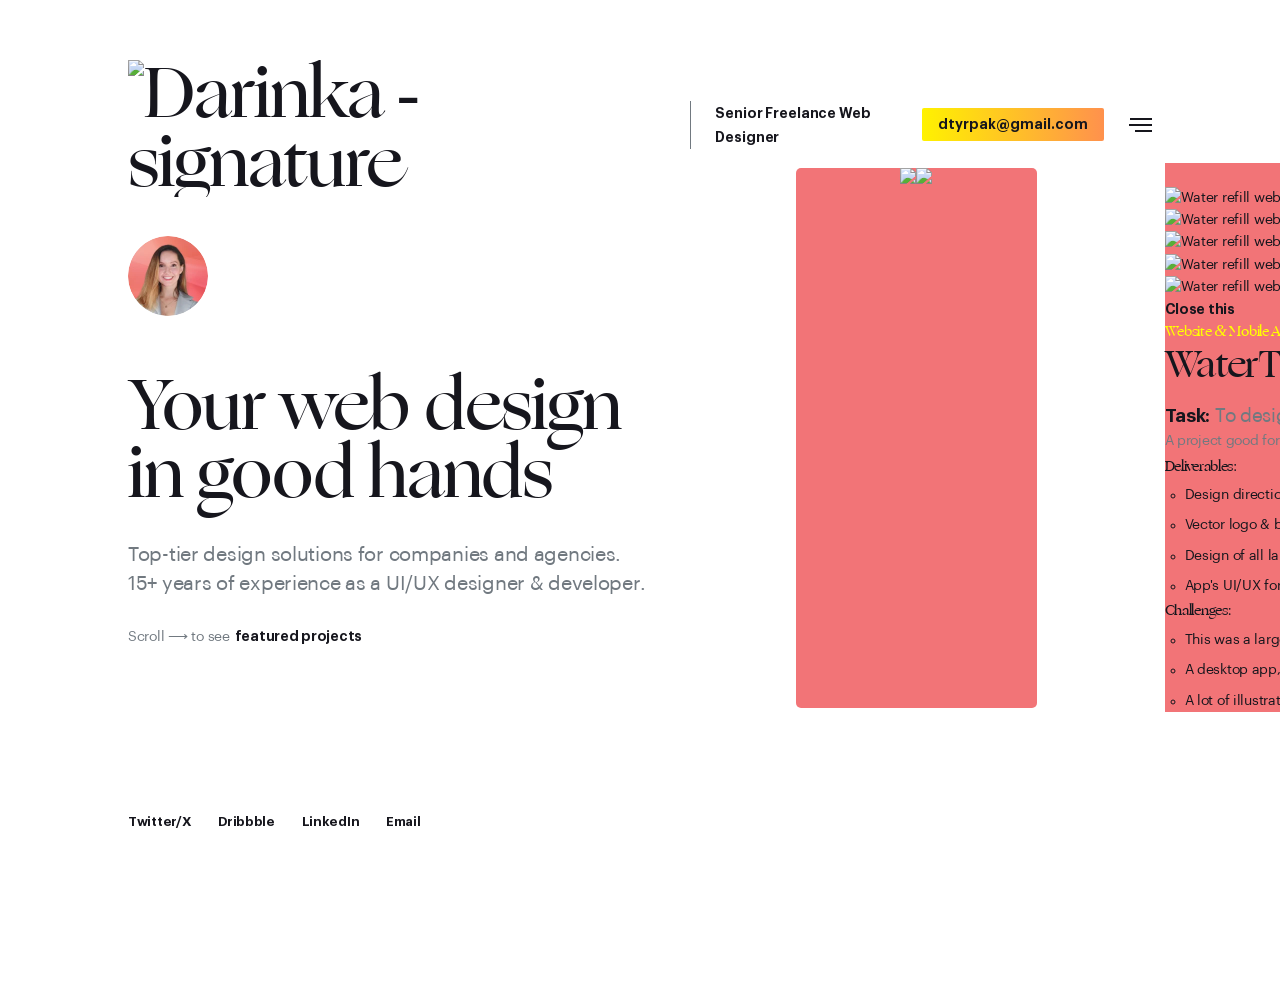
==== index copy.html @ 9c046d47 "new version" ====
<!DOCTYPE html>
<html lang="en">
<head>
	<meta charset="utf-8">

	<title>Darinka: UI/UX Designer</title>
	<meta name="viewport" content="width=device-width, height=device-height, initial-scale=1, minimum-scale=1" />

	<link rel="stylesheet" href="style.css" />
</head> 

<body>

<div id="layoutbox">
	<header>
		<h1 class="logo"><img src="img/logo.png" alt="Darinka - signature" /></h1>
		<p class="header-title">Senior Freelance Web Designer</p>
		<address>
			<a class="button header-email" href="mailto:dtyrpak@gmail.com">dtyrpak@gmail.com</a>
		</address>
		<nav>
			<a data-action="open-menu" title="Click to open menu">
				<svg width="24" height="24" viewBox="0 0 24 24">
					<line x1="2" y1="1" x2="24" y2="1" />
					<line x1="1" y1="7" x2="24" y2="7" />
					<line x1="7" y1="13" x2="24" y2="13" />
				</svg>
			</a>
			<overlay>
				<a data-action="close-menu" title="Click to close menu">
					<svg width="14" height="14" viewBox="0 0 14 14">
						<line x1="1" y1="1" x2="14" y2="14" />
						<line x1="14" y1="1" x2="1" y2="14" />
					</svg>
				</a>
				<ul id="menu">
					<li><a href="#works">Works</a></li>
					<li><a href="#about">About</a></li>
					<li><a href="#blog">Blog</a></li>
				</ul>
			</overlay>
		</nav>
	</header>
	
	
	<main>
		<welcome>
			<img class="welcome-avatar" src="img/avatar.webp" alt="Darina Kostelníková" />
			<h1>Your web design<br />in&nbsp;good hands</h1>
			<p>Top-tier design solutions for companies and agencies.<br />
				15+ years of experience as a UI/UX designer &amp; developer.</p>
			<p class="project-prompt">
				<span>Scroll ⟶ to see</span> <a href="#works">featured projects</a>
			</p>
						
		</welcome>
		
		<works id="works">
			<ul>
				<li>
					<figure>
						<a class="case bg-pink">
							<img loading="lazy" src="img/inside-watertaps.png" alt="collage of web design art" />
							<img loading="lazy" src="img/outside-watertaps.png" alt="collage of web design art" />
						</a>
						<figcaption>
							<h3>WEBSITE <em>&amp;</em> MOBILE APP</h3>
							<p>Design, Branding, Illustration</p>
						</figcaption>
					</figure>
					<work id="case1" class="bg-pink">
					<a class="close-button" onClick="closeCase('case1')" title="Click to close this case study">
						<svg width="14" height="14" viewBox="0 0 14 14">
							<line x1="1" y1="1" x2="14" y2="14" />
							<line x1="14" y1="1" x2="1" y2="14" />
						</svg>
					</a>
					<div>
						<img loading="lazy" src="https://cdn.dribbble.com/users/31672/screenshots/8861471/media/957fcc6bd0f649cc6443a8f3fe9c52d2.png" alt="Water refill website UI/UX design"/>
						<img loading="lazy" src="https://cdn.dribbble.com/users/31672/screenshots/8861471/media/efe9dfb7bf3593cc608e762f083fe74e.png" alt="Water refill website UI/UX design"/>
						<img loading="lazy" src="https://cdn.dribbble.com/users/31672/screenshots/8861471/media/908548f9ec13145dd5e44f7ce03525fc.jpg" alt="Water refill website UI/UX design"/>
						<img loading="lazy" src="https://cdn.dribbble.com/users/31672/screenshots/8861471/media/115973cf89ed3a4741c091262236f4a1.png" alt="Water refill website UI/UX design"/>
						<img loading="lazy" src="https://cdn.dribbble.com/users/31672/screenshots/8861471/media/ebf735cdbcdb1a9a95ffdf4b9059ffad.jpg" alt="Water refill website UI/UX design"/>
						<article>
							<a onClick="closeCase('case1')" class="close-case" title="Click to close this case study">Close this</a>
							<h3 class="h6 yellow">Website <em>&amp;</em> Mobile App</h3>
							<h4 class="h2">WaterTaps</h4>
							 
							<p class="h4"><strong>Task:</strong> To design landing pages with mobile & desktop app
							for a company that navigates people to refill their reusable water bottles with free tap water.</p>
							<p>A project good for the planet, WaterTaps was a dream to work on. I was honored to be such an integral part of it. </p>
							
							<h5 class="h6">Deliverables: </h5>
							<ul>
								<li>Design direction</li>
								<li>Vector logo & branding for social media</li>
								<li>Design of all landing pages in Figma</li>
								<li>App's UI/UX for mobile and desktop in Figma</li>
							</ul>
							
							<h5 class="h6">Challenges:</h5>
							<ul>
								<li>This was a larger project, as I was the main designer for everything. I felt a lot of responsibility, but also pride and joy when we finished.</li>
								<li>A desktop app, where you have a lot of space, is different than it's mobile counterpart. Yet they still have to present the same. This was interesting and challenging to figure out.</li>
								<li>A lot of illustrated graphics was needed for every landing page. I helped myself with a illustration library which let me compose all the images more easily.</li>
							</ul>
						</article>
					</div>
					</work>
				</li>
				<li>
					<figure>
						<a class="case bg-yellow">
							<img loading="lazy" width="320" src="img/inside-reallist.png" alt="collage of web design art" />
							<img loading="lazy" src="img/outside-reallist.png" alt="collage of web design art" />
						</a>
						<figcaption>
							<h3>WEB APP</h3>
							<p>UI/UX, Branding</p>
						</figcaption>
					</figure>
					<work id="case2" class="bg-yellow">
					<a class="close-button bg-pink" onClick="closeCase('case2')" title="Click to close this case study">
						<svg width="14" height="14" viewBox="0 0 14 14">
							<line x1="1" y1="1" x2="14" y2="14" />
							<line x1="14" y1="1" x2="1" y2="14" />
						</svg>
					</a>
					<div>
						<img loading="lazy" src="https://cdn.dribbble.com/users/31672/screenshots/6743994/dribbble.png" alt=" website UI/UX design"/>
						<img loading="lazy" src="https://cdn.dribbble.com/users/31672/screenshots/6743994/attachments/1440003/search.png" alt=" website UI/UX design"/>
						<img loading="lazy" src="https://cdn.dribbble.com/users/31672/screenshots/6743994/attachments/1440004/leaderboard.png" alt=" website UI/UX design"/>
						<img loading="lazy" src="https://cdn.dribbble.com/users/31672/screenshots/6743994/attachments/1440006/property.png" alt=" website UI/UX design"/>
						<img loading="lazy" src="https://cdn.dribbble.com/users/31672/screenshots/6743994/attachments/1440012/investor_12.04.33.png" alt=" website UI/UX design"/>
						<article>
							<a onClick="closeCase('case2')" class="close-case">Close this</a>
							<h3 class="h6 pink">Web App</h3>
							<h4 class="h2">RealList</h4>
							 
							<p class="h4"><strong>Task:</strong> To design a real estate investors' social network as a proof of concept.  </p>
							<p>This website would allow investors to connect to each other, scout properties and investments, and create funds. It was a fun project for me! I love doing anything that revolves around the world of real estate.</p>
							
							<h5 class="h6">Deliverables: </h5>
							<ul>
								<li>Design direction</li>
								<li>Vector logo</li>
								<li>UI/UX prototype in Adobe XD</li>
							</ul>
							
							<h5 class="h6">Challenges:</h5>
							<ul>
								<li>Although I prefer Figma, it was very interesting designing in Adobe XD. Since the time I started with web design more than 10 years ago, the software changed a lot. I cannot emphasise enough how lucky we are to have the correct tools for the job.</li>
								<li>I got only a few very basic wireframes from the client and my job was to craft that into a clean & modern-looking user interface.</li>
							</ul>
						</article>
					</div>
					</work>
				</li>
				<li>
					<figure>
						<a class="case bg-violet">
							<img loading="lazy" width="320" src="img/inside-aksmihulova.png" alt="collage of web design art" />
							<img loading="lazy" src="img/outside-aksmihulova.png" alt="collage of web design art" />
						</a>
						<figcaption>
							<h3>BRANDING GUIDE <em>&amp;</em> WEBSITE</h3>
							<p>Style Guide, Design, WordPress</p>
						</figcaption>
					</figure>
					<work id="case3" class="bg-violet">
					<a class="close-button" onClick="closeCase('case3')" title="Click to close this case study">
						<svg width="14" height="14" viewBox="0 0 14 14">
							<line x1="1" y1="1" x2="14" y2="14" />
							<line x1="14" y1="1" x2="1" y2="14" />
						</svg>
					</a>
					<div>
						<img loading="lazy" src="https://cdn.dribbble.com/users/31672/screenshots/10720953/media/6729e4ec29b7a4aed9a0feced58b4195.png" alt=" website UI/UX design"/>
						<img loading="lazy" src="https://cdn.dribbble.com/users/31672/screenshots/2366320/attachments/1500291/aksmihulova.sk_en_.png" alt=" website UI/UX design"/>
						<article>
							<a onClick="closeCase('case3')" class="close-case">Close this</a>
							<h3 class="h6 yellow">Branding Guide <em>&amp;</em> Website</h3>
							<h4 class="h2">AKSmihulova</h4>
							 
							<p class="h4"><strong>Task:</strong> To design a branding guide and a website for an attorney. To create a WordPress website with a custom theme out of the design.</p>
							<p> </p>
							
							<h5 class="h6">Deliverables: </h5>
							<ul>
								<li>Website design</li>
								<li>HTML / CSS / JavaScript</li>
								<li>Full-fledged WordPress website</li>
								<li>Branding guide for a related project</li>
							</ul>
							
							<h5 class="h6">Challenges:</h5>
							<p>Many designers "design" by selecting a popular WordPress theme and then customise it to look like the website really is custom. I don't blame them - a lot more work goes into creating a true custom WordPress website. So the challenge really is on the client: Will you buy a cheap coat from a hanger with 10 same coats or will you visit the seamstress and let her create something just perfect for your style and body type?</p>
						</article>
					</div>
					</work>
				</li>
				<li>
					<figure>
						<a class="case bg-grey">
							<img loading="lazy" width="320" src="img/inside-intersoft.png" alt="collage of web design art" />
							<img loading="lazy" src="img/outside-intersoft.png" alt="collage of web design art" />
						</a>
						<figcaption>
							<h3>WEBSITE REDESIGN</h3>
							<p>Design, HTML/CSS</p>
						</figcaption>
					</figure>
					<work id="case4" class="bg-grey">
					<a class="close-button" onClick="closeCase('case4')" title="Click to close this case study">
						<svg width="14" height="14" viewBox="0 0 14 14">
							<line x1="1" y1="1" x2="14" y2="14" />
							<line x1="14" y1="1" x2="1" y2="14" />
						</svg>
					</a>
					<div>
						<img loading="lazy" src="https://cdn.dribbble.com/users/31672/screenshots/4802854/attachments/1500252/dribbble.png"/>
						<img loading="lazy" src="https://cdn.dribbble.com/users/31672/screenshots/4802854/attachments/1079919/home_page.png" alt=" website UI/UX design"/>
						<img loading="lazy" src="https://cdn.dribbble.com/users/31672/screenshots/4802854/attachments/1500253/dribbble.png" alt=" website UI/UX design"/>
						
						<article>
							<a onClick="closeCase('case4')" class="close-case">Close this</a>
							<h3 class="h6 yellow">Website Redesign</h3>
							<h4 class="h2">Intersoft</h4>
							 
							<p class="h4"><strong>Task:</strong> to create a full redesign for an AI-focused software company.</p>
							<p>I helped bring the company's brand to new life by freshening it up, cleaning the content into biteable pieces and making sure it's all sweet and fast under the hood!</p>
							
							<h5 class="h6">Deliverables: </h5>
							<ul>
								<li>Design</li>
								<li>Copywriting</li>
								<li>HTML / CSS on shared CodePen project</li>
								<li>Modular design system</li>
							</ul>
							
							<h5 class="h6">Challenges:</h5>
							<ul>
								<li>There was a lot of content on their outdated site. I played a role of a copywriter and a content strategist.</li>
								<li>I prepared a set of reusable and combinable CSS classes so they can craft more pages with ease on their own.</li>
								<li>There is not be a single photograph on the site. I used some sweet minimal illustrations and SVG shapes and brought it to life with CSS animations.</li>
								
							</ul>
						</article>
					</div>
					</work>
				</li>
				<li>
					<figure>
						<a class="case bg-yellow">
							<img loading="lazy" width="320" src="img/inside-insider.png" alt="collage of web design art" />
							<img loading="lazy" src="img/outside-insider.png" alt="collage of web design art" />
						</a>
						<figcaption>
							<h3>WORDPRESS THEMES</h3>
							<p>Design, HTML/CSS, WordPress</p>
						</figcaption>
					</figure>
					<work id="case5" class="bg-yellow">
					<a class="close-button" onClick="closeCase('case5')" title="Click to close this case study">
						<svg width="14" height="14" viewBox="0 0 14 14">
							<line x1="1" y1="1" x2="14" y2="14" />
							<line x1="14" y1="1" x2="1" y2="14" />
						</svg>
					</a>
					<div>
						<img loading="lazy" src="https://cdn.dribbble.com/users/31672/screenshots/4844990/attachments/1088134/large.png" alt=" website UI/UX design"/>
						<img loading="lazy" src="https://cdn.dribbble.com/users/31672/screenshots/4844990/attachments/1088135/home_page_copy_2.png" alt=" website UI/UX design"/>
						<img loading="lazy" src="https://cdn.dribbble.com/users/31672/screenshots/3185345/attachments/678063/airy2-homepage.png" alt=" website UI/UX design"/>
						<img loading="lazy" src="https://cdn.dribbble.com/users/31672/screenshots/3534214/attachments/1500290/dribbble.png" alt=" website UI/UX design"/>
						<img loading="lazy" src="https://cdn.dribbble.com/users/31672/screenshots/2377518/attachments/457181/nylon-dribbble.jpg" alt=" website UI/UX design"/>
						<article>
							<a onClick="closeCase('case5')" class="close-case">Close this</a>
							<h3 class="h6 pink">WordPress Themes</h3>
							<h4 class="h2">Themes <em>&amp;</em> Templates</h4>
							 
							<p class="h4"><strong>Task:</strong> To design and code a WordPress theme from scratch and sell it commercially through ThemeForest to create a passive income for myself.</p>
							<p>I've been creating templates and themes for a long time now. It is my safe space when I need a timeout from client projects. I sell these on Envato and enjoy the monthly income stream they create.</p>
							
							<h5 class="h6">Deliverables: </h5>
							<ul>
								<li>Full-fledged WordPress theme with a commercial appeal</li>
								<li>Documentation for buyers</li>
								<li>Marketing materials</li>
							</ul>
							
							<h5 class="h6">Challenges:</h5>
							<ul>
								<li>The biggest challenge: how to create a theme that sells well, that is a good market fit and gets noticed.</li>
								<li>It takes weeks to create a theme, so the second biggest challenge is automation and process.</li>
								<li>Marketing is always tough for me. The least enjoyable part of creating a theme, I am thinking about delegating it to someone on a good-enough professional level.</li>
							</ul>
						</article>
					</div>
					</work>
				</li>
				<li>
					<figure>
						<a class="case bg-pink">
							<img loading="lazy" width="320" src="img/inside-wallure.png" alt="collage of web design art" />
							<img loading="lazy" src="img/outside-wallure.png" alt="collage of web design art" />
						</a>
						<figcaption>
							<h3>E-COMMERCE</h3>
							<p>Design, WooCommerce</p>
						</figcaption>
					</figure>
					<work id="case6" class="bg-pink">
					<a class="close-button" onClick="closeCase('case6')" title="Click to close this case study">
						<svg width="14" height="14" viewBox="0 0 14 14">
							<line x1="1" y1="1" x2="14" y2="14" />
							<line x1="14" y1="1" x2="1" y2="14" />
						</svg>
					</a>
					<div>
						<img loading="lazy" src="https://cdn.dribbble.com/users/31672/screenshots/4894488/attachments/1500286/home_page.png" alt=" website UI/UX design"/>
						<img loading="lazy" src="https://cdn.dribbble.com/users/31672/screenshots/4894488/attachments/1500287/product_page.png" alt=" website UI/UX design"/>
						<img loading="lazy" src="https://cdn.dribbble.com/users/31672/screenshots/4894488/attachments/1500288/where_to_buy.png" alt=" website UI/UX design"/>
						<img loading="lazy" src="https://cdn.dribbble.com/users/31672/screenshots/4894488/attachments/1500289/blog.png" alt=" website UI/UX design"/>
						<img loading="lazy" src="https://cdn.dribbble.com/users/31672/screenshots/4894488/attachments/1500285/wallure.png" alt=" website UI/UX design"/>
						<article>
							<a onClick="closeCase('case6')" class="close-case">Close this</a>
							<h3 class="h6 yellow">E-commerce</h3>
							<h4 class="h2">Wallure</h4>
							 
							<p class="h4"><strong>Task:</strong> Completely redesign an e-commerce store for a wall paneling manufacturer.</p>
							<p>For this project I partnered with a great developer Ivetka Tonhauserova and we designed and developed a whole new store for the company.</p>
							
							<h5 class="h6">Deliverables: </h5>
							<ul>
								<li>Design direction & branding</li>
								<li>New design of the whole store</li>
								<li>Switch from Magento to WooCommerce</li>
								<li>Multi-lang, multi-currency</li>
							</ul>
							
							<h5 class="h6">Challenges:</h5>
							<ul>
								<li>As this was a large-scale project, we closely worked with our client in incremental steps. This was to ensure large changes were not required after we moved to another stage.</li>
								<li>The client was confused about how he wanted to represent multiple languages on his store, so we presented several options and laid out the pros and cons of every solution.</li>
								<li>The design was highly custom, so developing it for WooCommerce took time.</li>
							</ul>
						</article>
					</div>
					</work>
				</li>
				<li>
					<figure>
						<a class="case bg-violet">
							<img loading="lazy" width="320" src="img/inside-honeycomb.png" alt="collage of web design art" />
							<img loading="lazy" src="img/outside-honeycomb.png" alt="collage of web design art" />
						</a>
						<figcaption>
							<h3>LANDING PAGE <em>&amp;</em> APP</h3>
							<p>Style Guide, UI/UX</p>
						</figcaption>
					</figure>
					<work id="case7" class="bg-violet">
					<a class="close-button" onClick="closeCase('case7')" title="Click to close this case study">
						<svg width="14" height="14" viewBox="0 0 14 14">
							<line x1="1" y1="1" x2="14" y2="14" />
							<line x1="14" y1="1" x2="1" y2="14" />
						</svg>
					</a>
					<div>
						<img loading="lazy" src="https://cdn.dribbble.com/users/31672/screenshots/6391554/attachments/1368465/dribbble.png" alt=" website UI/UX design"/>
						<img loading="lazy" src="https://cdn.dribbble.com/users/31672/screenshots/6391554/attachments/1368466/desktop_v_2.0.png" alt=" website UI/UX design"/>
						<img loading="lazy" src="https://cdn.dribbble.com/users/31672/screenshots/6339083/attachments/1357422/dribbble.png" alt=" website UI/UX design"/>
						<img loading="lazy" src="https://cdn.dribbble.com/users/31672/screenshots/6498938/attachments/1389698/dribbble.png" alt=" website UI/UX design"/>
						<article>
							<a onClick="closeCase('case7')" class="close-case">Close this</a>
							<h3 class="h6 yellow">Landing Page <em>&amp;</em> App</h3>
							<h4 class="h2">Honeycomb</h4>
							 
							<p class="h4"><strong>Task:</strong> To design a landing page and a web app for a tax return service. To make tax returns fun.</p>
							<p>I loved designing this project as I got a lot of freedom from the founders. This is simply one of those feel-good projects that you just enjoy working on.</p>
							
							<h5 class="h6">Deliverables: </h5>
							<ul>
								<li>Design direction</li>
								<li>Landing page in Figma</li>
								<li>Style guide</li>
								<li>Desktop app UI/UX in Figma</li>
							</ul>
							
							<h5 class="h6">Challenges:</h5>
							<p>When you get a complete freedom in design direction, sometimes you end up just... going in the wrong direction. First draft of the landing page was "too cute" for the client. I realised we could use a style guide to show just enough of elements to confirm the design direction. After I created that and client felt it's right, it was a breeze creating all the screens.</p>
						</article>
					</div>
					</work>
				</li>
			</ul>
		</works>
		
				
		<tiles id="about">
			<div>
				<p class="pink">Star Service</p>
				<h2>Website Design</h2>
				<p class="h4">From one-pagers to&nbsp;big shops</p>
			</div>
			
			<div class="bg-purple">
				<ul class="h4">
					<li>Landing pages</li>
					<li>One-pagers</li>
					<li>Company websites</li>
					<li>E-commerce</li>
					<li>Web apps</li>
				</ul>
			</div>
			
			<div class="bg-black">
				<h2 class="white h6">WHAT I WORK WITH</h2>
				<img loading="lazy" width="240" src="img/tools.png" alt="Tools for webdesign: Figma, Adobe XD, Adobe Photoshop, Webflow, HTML, CSS, IavaScript, WordPress, WooCommerce" />
			</div>
			
			<div>
				<img loading="lazy" src="img/elite.png" alt="Part of Envato Elite author's group" />
				<p class="pink">Theme Development</p>
				<h2>WordPress</h2>
				<p class="h4">Creating websites and themes for&nbsp;WordPress from scratch</p>
			</div>
			
			<div class="bg-pink">
				<h2 class="h6">Process & Deliverables</h2>
				<ul class="white h5">
					<li>Moodboards for design direction</li>
					<li>Wireframes & content structure</li>
					<li>Creative copywriting</li>
					<li>Design for conversion</li>
				</ul>
			</div>
			
			<div class="bg-violet">
				<h2 class="white h6">Motto:</h2> 	 
				<p class="white h4">”Intuition gets better with experience.”</p>
			</div>
			
			<div class="bg-grey">
				<h2 class="purple h6">Contact me</h2>

				<p class="h5"><a href="mailto:dtyrpak@gmail.com">dtyrpak@gmail.com</a></p>
				
				<address class="white">Ing. Darina Kostelníková <br />
				Park duklianskych obetí 4 <br />
				040 01 Košice <br />
				Slovak republic</address>
				
				<address class="white">IČO: 43656838 <br />
				DIČ: 1077266575</address>
			</div>
			
		</tiles>
		
		<me>
			<div><img loading="lazy" width="400" src="img/darinka.png" alt="Darinka standing and smiling" /></div>
		</me>
		
		<about>
			<h3 class="h4">Well, hello there!</h3>

			<p>My name is Darinka and I am a professional webdesigner with <strong>13+ years of experience</strong>. After getting my Master's Degree in Computer Science in 2007, I've worked on <strong>100+ projects</strong> for small and medium-sized businesses and designed and developed websites for WordPress & WooCommerce, Drupal, Magento and various custom platforms. </p>

			<p>I am an <strong>Elite author</strong> on ThemeForest with more than 2500 happy customers, having sold more than $75,000 in WordPress themes. I appeared in 3 issues of "net magazine", a printed magazine for web designers. Web design is my second nature and my <strong>dream job</strong>. </p>

			<p>I live in Slovakia with my husband and baby girl. When I'm not designing, I enjoy biking, dancing, hosting friends & family and playing 8-ball.</p>
		</about>
		
		<blog id="blog">
			<h3 class="h6 pink">THOUGHTS &amp; IDEAS</h3>
			<excerpts>
				

				<h4 class="h6">💡 BUSINESS GOALS</h4>
				<h6 class="h3"><a href="https://medium.com/@darinka/conversion-designer-a-new-kind-of-web-designer-3654b3f6caa1" target="_blank">Conversion designer. A new kind of web designer</a></h6>
				
				<h4 class="h6">🎨 WEB DESIGN</h4>
				<h6 class="h3"><a href="https://medium.com/@darinka/stock-photography-is-not-dead-but-it-should-be-ff2ec13b5c40" target="_blank">Stock photography on your website — yes or no?</a></h6>
				
				<h4 class="h6">🎨 WEB DESIGN</h4>
				<h6 class="h3"><a href="https://medium.com/@darinka/i-dont-get-your-design-debate-over-illustration-trends-in-hero-images-46fac10d523b" target="_blank">I don't get your design! Debate over hero illustrations</a></h6>
			</excerpts>
			<p><a href="https://medium.com/@darinka" target="_blank">My Medium page</a></p>
		</blog>

		
		<references>
			<img loading="lazy" src="img/references.png" width="886" alt="Logos of companies I worked with" />
		</references>
		
		<end>
			&nbsp;
		</end>
	</main>
	
	<footer>
		<nav>
			<ul>
				<li><a href="https://x.com/DarinaKostelnik" target="_blank" rel="noopener noreferrer">Twitter/X</a></li>
				<li><a href="https://www.dribbble.com/darinka" target="_blank" rel="noopener noreferrer">Dribbble</a></li>
				<li><a href="https://www.linkedin.com/in/darina-kostelnikova/" target="_blank" rel="noopener noreferrer">LinkedIn</a></li>
				<li><a href="mailto:dtyrpak@gmail.com">Email</a></li>
			</ul>
		</nav>
	</footer>

</div><!-- #layoutbox -->


<script src="scripts.js"></script>

</body>
</html>
---- style.css ----
@font-face {
    font-family: 'Sans';
    src: url('fonts/sans-regular.woff2') format('woff2');
    font-weight: normal; font-style: normal;  font-display: swap;
}
@font-face {
    font-family: 'Sans';
    src: url('fonts/sans-semibold.woff2') format('woff2');
    font-weight: 600;  font-style: normal;  font-display: swap;
}
@font-face {
	font-family: 'Serif';
	src: url('fonts/serif-medium.woff2') format('woff2');
	font-weight: 500;  font-style: normal;  font-display: swap;
}

body {
	--black: #16161D;
	--grey: #717980;
	--pink: #f27477;
	--violet: #8674F2;
	--purple: #D58FD2;
	--yellow: #ffff00;
	--lightpink: #F4F0F6;
	--white: #fff;
	--gap: 128px;
	margin: 0;
	padding: 0;
	box-sizing: border-box;
	background: white;
	font-family: 'Sans', -apple-system, Roboto, Helvetica, sans-serif;
	font-weight: normal;
	color: var(--black);
	font-size: 1.125rem;
	line-height: 1.6;
	letter-spacing: -0.02em;
	font-smooth: always;
	-webkit-font-smoothing: antialiased;
	overflow-x: hidden;
	overflow-y: auto;
	overscroll-behavior: none;
}
body.horizontal {
	width: auto; height: 100vh; min-height: 10em; overflow-y: hidden; overflow-x: scroll; max-height: 100vh;
}
p {list-style: none;vertical-align: top;color: var(--grey);margin-top: 0;}
ul, ol {padding-left: 20px;}
li { padding-bottom: 8px; }
li:last-child { padding-bottom: 0; }
h1, h2, h3, h4, h5, h6 {font-family: "Serif", Times, serif;font-weight: 500;margin: 4px 0 0.5em;color: var(--black);}
h1, .h1 {font-size: 70px;line-height: 0.98;letter-spacing: -0.015em;font-weight: normal;}
h2, .h2 {font-size: 2.65em;line-height: 1;}
h3, .h3 {font-size: 1.65em;line-height: 1.325;}
h4, .h4 {font-size: 1.35em;line-height: 1.45;}
h5, .h5 {font-size: 1.325em;line-height: 1.45;}
h6, .h6 {font-size: 1em;line-height: 1.45; }
em {font-style: italic;font-family: serif;font-size: 117%;line-height: 0;font-weight: normal;}
strong { color: var(--black); }
address {line-height: 1.5;font-style: normal;margin-bottom: 1em;}
a {color: var(--black);text-decoration: none;line-height: 1.625;font-weight: 600;transition: all .125s ease-in;cursor: pointer;} 
nav a, welcome a, footer a, h2 a, h3 a, h4 a, h5 a, h6 a {background: none;line-height: inherit;}
p a { background: var(--lightpink); padding: 6px 12px; }
.button {display: inline-block;padding: 8px 16px;border-radius: 2px;line-height: 1.2;}
.grey { color: var(--grey); }		.bg-grey { background-color: var(--grey); }
.pink { color: var(--pink); }		.bg-pink { background-color: var(--pink); }
.violet { color: var(--violet); }	.bg-violet { background-color: var(--violet); }
.purple { color: var(--purple); }	.bg-purple { background-color: var(--purple); }
.yellow { color: var(--yellow); }	.bg-yellow { background-color: var(--yellow); }
.black { color: var(--black); }	.bg-black { background-color: var(--black); }
.white { color: white; }			

figure, img {margin: 0;max-width: 100%;display: block;}
figure img { width: auto; }
figcaption {margin: 0;}

header, footer {position: absolute;padding: 0 var(--gap);width: calc(100vw - var(--gap) * 2);}
body.horizontal header,
body.horizontal footer {position: fixed;z-index: 9;}
header {display: flex;align-items: center;flex-direction: row;margin-top: 4em;}
header h1.logo {margin: 0;position: relative;top: 4px;z-index: 9;display: flex;align-items: center;}
header img {margin: 0;min-width: 84px;}
header .header-title {margin: 0 0 0 24px;padding-left: 24px;border-left: 1px solid var(--grey);color: var(--black);font-size: 14px;line-height: 24px;font-weight: 600;letter-spacing: -0.01em;}
header address {font-size: 14px;line-height: 1;display: inline-block;padding: 0;margin: 0 24px 0 auto;letter-spacing: normal;font-style: normal;position: relative;z-index: 9;}
header .header-email {background: linear-gradient(90deg, #fff200 0%, #ff914d 100%);color: var(--black);font-weight: 600;}
header .header-email:hover {background: linear-gradient(90deg, #fff200 0%, #ff914d 100%);color: var(--black);filter: brightness(1.04);}
header nav {margin-top: 10px;display: flex;align-items: center;transition: margin .25s ease-in;}
header nav a {display: flex;align-content: center;justify-content: center;}
header nav svg line { stroke: var(--black); stroke-width: 2; }
header nav a:hover { background-color: transparent; }

#layoutbox {height: 100%;}	
main {padding: 9em var(--gap) 10em;}
body.horizontal main {display: flex;flex-wrap: nowrap;flex-direction: row;height: calc(95vh - 20em);}
body.horizontal main > * {min-width: 540px;padding-left: 0;margin-right: var(--gap);margin-top: 4em;flex-shrink: 0;align-self: center;}

overlay {transform: translateX(-100%);position: fixed;top: 0;left: 0;width: auto; height: calc(100vh - 20em + 20px);background: var(--lightpink);color: white;padding: 10em var(--gap);transition: transform .125s ease-in;display: flex;flex-direction: column;}
body.open-menu overlay { transform: translateX(0); }
ul#menu { padding: 0; margin: auto 0;}
ul#menu li a {font-size: 6em;letter-spacing: -0.05em;line-height: 1;color: var(--pink);opacity: 0.741;display: block;margin: 0.147em 0;}
ul#menu li {margin: 0;position: relative;display: block;}
ul#menu li a:hover { background: transparent; }
ul#menu li::after {content: '';display: block;width: 110%;height: 100%;top: 0;bottom: 0;position: absolute;background: var(--lightpink);z-index: 0;opacity: 0.5;transform: translateX(-110%);padding: 1em;transition: transform .2s cubic-bezier(1,-0.24,.92,1.29);z-index: 0;pointer-events: none;}
ul#menu li:hover::after { transform: translateX(-10%); }
overlay a[data-action=close-menu] {position: absolute;top: 0;left: calc(100vw - var(--gap) * 3);padding: 24px var(--gap);visibility: hidden;}
body.open-menu header nav { margin-top: 0; }
a[data-action=open-menu] line { transition: transform .25s ease-in; }
body.open-menu a[data-action=open-menu] line:nth-child(1) {transform: rotate(45deg) translateX(6px);}
body.open-menu a[data-action=open-menu] line:nth-child(2) {transform: rotate(-45deg) translateY(12px) translateX(-13px);}
body.open-menu a[data-action=open-menu] line:nth-child(3) { transform: scale(0); }

footer {position: relative;font-size: 10pt;bottom: 0;margin-bottom: 6vh;}
footer nav ul { list-style: none; display: flex; padding: 0; flex-wrap: wrap; }
footer nav ul li { padding: 0 2em 0 0; color: var(--black); white-space: nowrap;}

::selection { background: var(--pink); color: white; } 
.svg-sprite {position: absolute;width: 0;height: 0;overflow: hidden;}

/* sections */
body.horizontal main > welcome {padding-left: 0;width: calc(100vw - 440px - var(--gap)*3);max-width: 640px;}
welcome .welcome-avatar {width: 80px;height: 80px;object-fit: cover;border-radius: 50%;margin: 0 0 56px;}
welcome h1 {max-width: 14ch;padding: 0;margin-bottom: 32px;}
welcome p {font-size: 20px;line-height: 1.45;max-width: 38ch;margin: 0 0 28px;padding: 0;}
welcome .project-prompt {display: flex;gap: 0.35em;align-items: baseline;margin: 0;color: var(--grey);font-size: 14px;line-height: 1.4;}
welcome .project-prompt a {background: transparent;color: var(--black);font-weight: 600;line-height: inherit;padding: 0;}
welcome .project-prompt a:hover {background: transparent;color: var(--pink);}

body.horizontal main > works {padding-left: 0;margin-right: 0;}
works > ul {display: flex;width: auto;list-style: none;align-items: center;height: 100%;padding: 0;}
works > ul > li { display: flex;flex-shrink: 0;position: relative;align-items: center;}
works h3 {font-size: 1.5em; margin: 0; }
works p { margin: 0; }
works figure {height: 540px; width: auto; padding-right: var(--gap);padding-left: 0;position: relative;}
works figure.wide {  margin: 0 -24px; }
works figure > a {display: flex;height: 100%;width: auto;border-radius: 5px;position: relative;align-items: center;justify-content: center;}
works figure a img {height: 100%; font-size: 0;}
works figcaption { bottom: 0;margin: 0 auto;width: 100%; padding: 16px 0; opacity: 0; transition: opacity .13s ease-in;}
works figure:hover figcaption { opacity: 0.95; }
works figure.wide figcaption { margin-left: 100px; }

about { display: flex; align-items: center; gap: 96px; }
about .est-marker {align-self: stretch;display: flex;flex-direction: column;align-items: center;justify-content: center;gap: 32px;min-width: 114px;}
about .est-marker span {display: block;width: 1px;min-height: 140px;background: #aeb4b9;}
about .est-marker img {width: 114px;height: auto;}
about figure img { height: 540px; }
about figure { position: relative; }
about figure figcaption { position: absolute; bottom: 24px; left: 32px; z-index: 2; padding: 6px 12px; background: var(--lightpink); font-weight: bold; line-height: 1; }
about > div:not(.est-marker) { max-width: 44ch; }
p.large { font-size: 1.5em; line-height: 1.4; }

body.horizontal main > testimonials {min-width: auto;padding-left: 0;margin-right: var(--gap);}
testimonials {display: flex;gap: 24px;align-items: center;}
testimonials article {width: 360px;height: 480px;box-sizing: border-box;border: 1px solid var(--lightpink);border-radius: 8px;gap: 2em;padding: 3em;display: flex;flex-direction: column;flex-shrink: 0;background: var(--white);}
testimonials .testimonial-avatar {width: 36px;height: 36px;border-radius: 50%;background: var(--lightpink);color: var(--grey);display: flex;align-items: center;justify-content: center;/* font-size: 10px; *//* font-weight: 600; *//* letter-spacing: 0.08em; *//* margin-bottom: 36px; */}
testimonials .stars {display: flex;gap: 7px;margin: 0 0 112px;}
testimonials .stars svg {display: block;flex: 0 0 auto;}
testimonials blockquote {margin: auto 0 0;color: var(--black);font-size: 1.2em;line-height: 1.5;letter-spacing: 0;}
testimonials .testimonial-author {margin: 0;color: var(--grey);font-size: 11px;line-height: 1;text-transform: uppercase;letter-spacing: 0.28em;}

body.horizontal main > certifications {min-width: 640px;padding-left: 0;margin-right: var(--gap);}
certifications h2 {margin: 0 0 36px;font-size: 2.25em;}
certifications .certifications-label {margin: 0 0 28px;color: var(--black);font-size: 15px;line-height: 1.4;}
certifications .certification-list {display: flex;flex-direction: column;gap: 26px;margin-bottom: 52px;}
certifications .certification-row {display: flex;align-items: center; gap: 32px;}
certifications .certification-row img { flex: 0 0 auto;}
certifications .cert-elite {width: 82px;margin-right: 22px;}
certifications .cert-ux {width: 96px;}
certifications .cert-process {width: 172px;}
certifications .cert-google {width: 106px;margin-right: 16px;}
certifications .cert-net {width: 112px;margin-left: 18px;}
certifications .certification-list p {margin: 0;color: var(--black);font-size: 13px;line-height: 1.15;letter-spacing: -0.02em;}
certifications .cert-note {align-self: center;}
certifications .tools-list {display: flex;align-items: center;gap: 34px;}
certifications .tools-list img {width: 40px;height: 40px;object-fit: contain;}
certifications .tools-list img:nth-child(4) {width: 68px;}
certifications .tools-list img:nth-child(5) {width: 50px;}
certifications .tools-list p {margin: 0;color: var(--black);font-size: 13px;line-height: 1.2;}

body.horizontal main > me {padding-left: 32px;min-width: 460px;}
me div {position: relative;bottom: 4.75em;}
me div::before {content: '';background: var(--purple);position: absolute;width: 100%;height: 80%;bottom: 0;z-index: -1;border-radius: 5px;}
me img {border-radius: 0 0 0 5px;height: 36em;width: auto;}

references img {margin: -4em 0 0;}

body.horizontal main > end { min-width: 0; padding-left: 0; }


/* RESPONSIVE */
@media only screen and (max-height: 1200px) {
	body {
		font-size: 0.875rem;
	}


@media only screen and (max-width: 1024px) {
	body {
		--gap: 7%;
	}
	html {scroll-behavior: smooth; }
	main { padding: var(--gap); }

	header {position: sticky;width: 100vw;margin-top: 0;padding: 12px var(--gap);top: 0;background: white;z-index: 99;box-sizing: border-box;}	

	body main > * {padding-top: var(--gap);margin-bottom: 0;display: block;width: 100%;height: auto;clear: both;}
	
	photo img {max-height: 75vw;margin: 0 auto;}
	
	works > ul {flex-wrap: wrap;justify-content: space-between;height: auto;}
	works > ul > li {flex-direction: column; }
	works figure { padding: 0; }
	about {gap: 48px;}
	about .est-marker {display: none;}
	testimonials {flex-wrap: wrap;gap: 24px;}
	testimonials article {width: calc(50% - 12px);height: auto;min-height: 360px;padding: 36px;}
	testimonials .stars {margin-bottom: 64px;}
	certifications .certification-row {flex-wrap: wrap;gap: 24px 32px;}
	certifications .cert-elite,
	certifications .cert-google,
	certifications .cert-net {margin: 0;}
	certifications .tools-list {flex-wrap: wrap;gap: 32px;}
	
	references img { margin-top: var(--gap); }
	
}

@media only screen and (max-width: 720px) {
	body {
		font-size: 0.85rem;
		--gap: 5%;
	}
	h1, .h1 {font-size: 70px; }

	overlay { width: 90vw; }
	overlay a[data-action=close-menu] { visibility: visible; }
	
	works > ul > li { width: 100%; }
	testimonials article {width: 100%;}

}
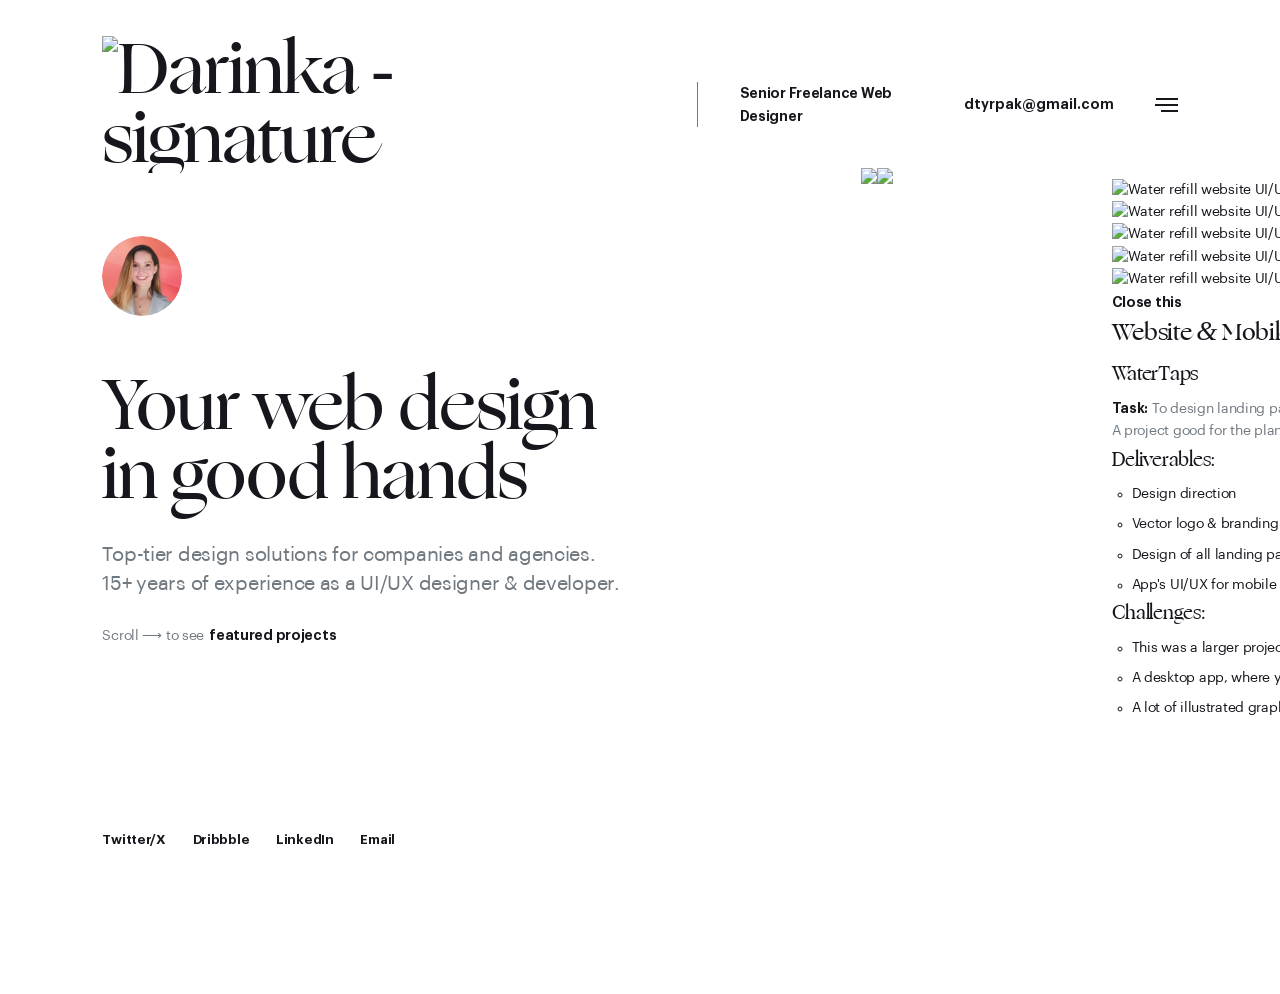
==== commit 3ea549e9: "Update portfolio projects and interactions" ====
--- a/index copy.html
+++ b/index copy.html
@@ -5,6 +5,7 @@
 
 	<title>Darinka: UI/UX Designer</title>
 	<meta name="viewport" content="width=device-width, height=device-height, initial-scale=1, minimum-scale=1" />
+	<link rel="icon" type="image/webp" href="img/avatar.webp" />
 
 	<link rel="stylesheet" href="style.css" />
 </head> 
@@ -503,7 +504,7 @@
 			<ul>
 				<li><a href="https://x.com/DarinaKostelnik" target="_blank" rel="noopener noreferrer">Twitter/X</a></li>
 				<li><a href="https://www.dribbble.com/darinka" target="_blank" rel="noopener noreferrer">Dribbble</a></li>
-				<li><a href="https://www.linkedin.com/in/darina-kostelnikova/" target="_blank" rel="noopener noreferrer">LinkedIn</a></li>
+				<li><a href="https://www.linkedin.com/in/darinkaio" target="_blank" rel="noopener noreferrer">LinkedIn</a></li>
 				<li><a href="mailto:dtyrpak@gmail.com">Email</a></li>
 			</ul>
 		</nav>
--- a/style.css
+++ b/style.css
@@ -18,12 +18,10 @@
 	--black: #16161D;
 	--grey: #717980;
 	--pink: #f27477;
-	--violet: #8674F2;
-	--purple: #D58FD2;
-	--yellow: #ffff00;
 	--lightpink: #F4F0F6;
+	--snow: #F6F6F6;
 	--white: #fff;
-	--gap: 128px;
+	--gap: min(8vw, 128px);
 	margin: 0;
 	padding: 0;
 	box-sizing: border-box;
@@ -31,7 +29,7 @@
 	font-family: 'Sans', -apple-system, Roboto, Helvetica, sans-serif;
 	font-weight: normal;
 	color: var(--black);
-	font-size: 1.125rem;
+	font-size: 0.875rem;
 	line-height: 1.6;
 	letter-spacing: -0.02em;
 	font-smooth: always;
@@ -48,67 +46,58 @@
 li { padding-bottom: 8px; }
 li:last-child { padding-bottom: 0; }
 h1, h2, h3, h4, h5, h6 {font-family: "Serif", Times, serif;font-weight: 500;margin: 4px 0 0.5em;color: var(--black);}
-h1, .h1 {font-size: 70px;line-height: 0.98;letter-spacing: -0.015em;font-weight: normal;}
-h2, .h2 {font-size: 2.65em;line-height: 1;}
-h3, .h3 {font-size: 1.65em;line-height: 1.325;}
-h4, .h4 {font-size: 1.35em;line-height: 1.45;}
-h5, .h5 {font-size: 1.325em;line-height: 1.45;}
-h6, .h6 {font-size: 1em;line-height: 1.45; }
+h1 {font-size: 5em;line-height: 0.98;letter-spacing: -0.015em;font-weight: normal;}
+h2 {font-size: 2.65em;line-height: 1;}
+h3 {font-size: 1.65em;line-height: 1.325;}
+h4 {font-size: 1.35em;line-height: 1.45;}
+h5 {font-size: 1.325em;line-height: 1.45;}
+h6 {font-size: 1em;line-height: 1.45; }
 em {font-style: italic;font-family: serif;font-size: 117%;line-height: 0;font-weight: normal;}
 strong { color: var(--black); }
 address {line-height: 1.5;font-style: normal;margin-bottom: 1em;}
 a {color: var(--black);text-decoration: none;line-height: 1.625;font-weight: 600;transition: all .125s ease-in;cursor: pointer;} 
 nav a, welcome a, footer a, h2 a, h3 a, h4 a, h5 a, h6 a {background: none;line-height: inherit;}
 p a { background: var(--lightpink); padding: 6px 12px; }
+a:hover { color: var(--pink); }
 .button {display: inline-block;padding: 8px 16px;border-radius: 2px;line-height: 1.2;}
-.grey { color: var(--grey); }		.bg-grey { background-color: var(--grey); }
-.pink { color: var(--pink); }		.bg-pink { background-color: var(--pink); }
-.violet { color: var(--violet); }	.bg-violet { background-color: var(--violet); }
-.purple { color: var(--purple); }	.bg-purple { background-color: var(--purple); }
-.yellow { color: var(--yellow); }	.bg-yellow { background-color: var(--yellow); }
-.black { color: var(--black); }	.bg-black { background-color: var(--black); }
-.white { color: white; }			
-
-figure, img {margin: 0;max-width: 100%;display: block;}
+
+figure, img {margin: 0;max-width: 100%;display: block;flex-shrink: 0;object-fit: contain;}
 figure img { width: auto; }
 figcaption {margin: 0;}
 
 header, footer {position: absolute;padding: 0 var(--gap);width: calc(100vw - var(--gap) * 2);}
 body.horizontal header,
 body.horizontal footer {position: fixed;z-index: 9;}
-header {display: flex;align-items: center;flex-direction: row;margin-top: 4em;}
-header h1.logo {margin: 0;position: relative;top: 4px;z-index: 9;display: flex;align-items: center;}
-header img {margin: 0;min-width: 84px;}
-header .header-title {margin: 0 0 0 24px;padding-left: 24px;border-left: 1px solid var(--grey);color: var(--black);font-size: 14px;line-height: 24px;font-weight: 600;letter-spacing: -0.01em;}
+header {display: flex;align-items: center;flex-direction: row;margin-top: 4vh;}
+header h1.logo {margin: 0;/* position: relative; *//* top: 4px; */z-index: 9;display: flex;align-items: center;}
+header img {margin: 0;flex-shrink: 0;}
+header .header-title {margin: 0 0 0 3em;padding-left: 3em;border-left: 1px solid var(--grey);color: var(--black);/* font-size: 14px; *//* line-height: 24px; */font-weight: 600;/* letter-spacing: -0.01em; */z-index: 90;}
 header address {font-size: 14px;line-height: 1;display: inline-block;padding: 0;margin: 0 24px 0 auto;letter-spacing: normal;font-style: normal;position: relative;z-index: 9;}
-header .header-email {background: linear-gradient(90deg, #fff200 0%, #ff914d 100%);color: var(--black);font-weight: 600;}
-header .header-email:hover {background: linear-gradient(90deg, #fff200 0%, #ff914d 100%);color: var(--black);filter: brightness(1.04);}
+header .header-email {/* background: linear-gradient(90deg, #fff200 0%, #ff914d 100%); */color: var(--black);font-weight: 600;}
+header .header-email:hover {/* background: linear-gradient(90deg, #fff200 0%, #ff914d 100%); */color: var(--pink);filter: brightness(1.04);}
 header nav {margin-top: 10px;display: flex;align-items: center;transition: margin .25s ease-in;}
-header nav a {display: flex;align-content: center;justify-content: center;}
+header nav a {display: flex;align-content: center;justify-content: center;z-index: 90;}
 header nav svg line { stroke: var(--black); stroke-width: 2; }
 header nav a:hover { background-color: transparent; }
 
 #layoutbox {height: 100%;}	
 main {padding: 9em var(--gap) 10em;}
 body.horizontal main {display: flex;flex-wrap: nowrap;flex-direction: row;height: calc(95vh - 20em);}
-body.horizontal main > * {min-width: 540px;padding-left: 0;margin-right: var(--gap);margin-top: 4em;flex-shrink: 0;align-self: center;}
-
-overlay {transform: translateX(-100%);position: fixed;top: 0;left: 0;width: auto; height: calc(100vh - 20em + 20px);background: var(--lightpink);color: white;padding: 10em var(--gap);transition: transform .125s ease-in;display: flex;flex-direction: column;}
-body.open-menu overlay { transform: translateX(0); }
+body.horizontal main > * {min-width: 540px;padding-left: var(--gap);margin-right: var(--gap);margin-top: 4em;flex-shrink: 0;align-self: center;}
+
+overlay {transform: translateX(-100%);position: fixed;top: 0;left: 0;width: 200vw;height: calc(100vh - 20em + 20px);background: var(--white);opacity: 0;padding: 10em var(--gap);transition: all .125s ease-in;display: flex;flex-direction: column;}
+body.open-menu overlay {transform: translateX(0);opacity: 1;}
 ul#menu { padding: 0; margin: auto 0;}
-ul#menu li a {font-size: 6em;letter-spacing: -0.05em;line-height: 1;color: var(--pink);opacity: 0.741;display: block;margin: 0.147em 0;}
+ul#menu li a {font-size: 3.785em;font-family: "Serif", serif;line-height: 1;color: var(--black);opacity: 0.741;display: block;margin: 0.147em 0;}
 ul#menu li {margin: 0;position: relative;display: block;}
-ul#menu li a:hover { background: transparent; }
-ul#menu li::after {content: '';display: block;width: 110%;height: 100%;top: 0;bottom: 0;position: absolute;background: var(--lightpink);z-index: 0;opacity: 0.5;transform: translateX(-110%);padding: 1em;transition: transform .2s cubic-bezier(1,-0.24,.92,1.29);z-index: 0;pointer-events: none;}
-ul#menu li:hover::after { transform: translateX(-10%); }
 overlay a[data-action=close-menu] {position: absolute;top: 0;left: calc(100vw - var(--gap) * 3);padding: 24px var(--gap);visibility: hidden;}
-body.open-menu header nav { margin-top: 0; }
+body.open-menu header nav {margin-top: -4px;}
 a[data-action=open-menu] line { transition: transform .25s ease-in; }
 body.open-menu a[data-action=open-menu] line:nth-child(1) {transform: rotate(45deg) translateX(6px);}
 body.open-menu a[data-action=open-menu] line:nth-child(2) {transform: rotate(-45deg) translateY(12px) translateX(-13px);}
 body.open-menu a[data-action=open-menu] line:nth-child(3) { transform: scale(0); }
 
-footer {position: relative;font-size: 10pt;bottom: 0;margin-bottom: 6vh;}
+footer {position: relative;font-size: 10pt;bottom: 0;margin-bottom: 4vh;}
 footer nav ul { list-style: none; display: flex; padding: 0; flex-wrap: wrap; }
 footer nav ul li { padding: 0 2em 0 0; color: var(--black); white-space: nowrap;}
 
@@ -116,124 +105,130 @@
 .svg-sprite {position: absolute;width: 0;height: 0;overflow: hidden;}
 
 /* sections */
-body.horizontal main > welcome {padding-left: 0;width: calc(100vw - 440px - var(--gap)*3);max-width: 640px;}
+body.horizontal main > welcome {padding-left: 0;width: calc(100vw - 440px - var(--gap)*3);max-width: 654px;margin-right: 0;}
 welcome .welcome-avatar {width: 80px;height: 80px;object-fit: cover;border-radius: 50%;margin: 0 0 56px;}
 welcome h1 {max-width: 14ch;padding: 0;margin-bottom: 32px;}
-welcome p {font-size: 20px;line-height: 1.45;max-width: 38ch;margin: 0 0 28px;padding: 0;}
+welcome p {font-size: 1.4em;line-height: 1.45;max-width: 40ch;margin: 0 0 28px;padding: 0;}
 welcome .project-prompt {display: flex;gap: 0.35em;align-items: baseline;margin: 0;color: var(--grey);font-size: 14px;line-height: 1.4;}
-welcome .project-prompt a {background: transparent;color: var(--black);font-weight: 600;line-height: inherit;padding: 0;}
-welcome .project-prompt a:hover {background: transparent;color: var(--pink);}
-
-body.horizontal main > works {padding-left: 0;margin-right: 0;}
+welcome .project-prompt a {background: transparent;font-weight: 600;line-height: inherit;padding: 0;}
+welcome .project-prompt a:hover {background: transparent; }
+welcome .project-back {margin-bottom: 24px;font-size: 14px;}
+welcome .project-back a {background: var(--snow);padding: 6px 12px;}
+welcome .project-meta {font-size: 14px;color: var(--black);font-weight: 600;}
+
+body.horizontal main > works {/* padding-left: 0; */margin-right: 0;}
 works > ul {display: flex;width: auto;list-style: none;align-items: center;height: 100%;padding: 0;}
-works > ul > li { display: flex;flex-shrink: 0;position: relative;align-items: center;}
-works h3 {font-size: 1.5em; margin: 0; }
+works > ul > li {display: flex;flex-shrink: 0;position: relative;align-items: center;}
+works h2 {font-size: 1.5em;margin: 0 0 8px;}
 works p { margin: 0; }
-works figure {height: 540px; width: auto; padding-right: var(--gap);padding-left: 0;position: relative;}
+works figure {height: 540px;max-height: 66vh;width: auto;padding-right: var(--gap);padding-left: 0;position: relative;}
 works figure.wide {  margin: 0 -24px; }
-works figure > a {display: flex;height: 100%;width: auto;border-radius: 5px;position: relative;align-items: center;justify-content: center;}
+works figure > a {display: flex;height: 100%;width: auto;border-radius: 5px;position: relative;align-items: center;justify-content: center;overflow: hidden;}
 works figure a img {height: 100%; font-size: 0;}
-works figcaption { bottom: 0;margin: 0 auto;width: 100%; padding: 16px 0; opacity: 0; transition: opacity .13s ease-in;}
-works figure:hover figcaption { opacity: 0.95; }
-works figure.wide figcaption { margin-left: 100px; }
-
-about { display: flex; align-items: center; gap: 96px; }
-about .est-marker {align-self: stretch;display: flex;flex-direction: column;align-items: center;justify-content: center;gap: 32px;min-width: 114px;}
-about .est-marker span {display: block;width: 1px;min-height: 140px;background: #aeb4b9;}
-about .est-marker img {width: 114px;height: auto;}
+works figcaption {bottom: 0;margin: 0 auto;width: 100%;padding: 16px 0;opacity: 0;transition: opacity .1s ease-in;}
+body.home works figure > a {clip-path: inset(0 0 0 0 round 5px);transition: clip-path .1s ease-in;}
+body.home works figure a img {transition: transform .25s ease-in;}
+body.home works figure:hover > a,
+body.home works figure:focus-within > a {clip-path: inset(0 0 56px 0 round 5px);}
+body.home works figure:hover a img,
+body.home works figure:focus-within a img {transform: translateY(-8px);}
+@media (hover: hover) {
+	body.home works figcaption {transform: translateY(-56px);}
+}
+works figure:hover figcaption {opacity: 0.95;}
+works figure.wide figcaption {margin-left: 100px;}
+.project-page works figure img {width: 800px;height: 540px;object-fit: cover;}
+.case-study-page welcome .project-credit {margin-top: 40px;font-size: 14px;}
+.case-study-page welcome .project-url {font-size: 14px;}
+.case-study-page welcome .project-credit a,
+.case-study-page welcome .project-url a {padding: 0;background: none;}
+.case-study-page welcome .project-url a {font-weight: 600;}
+
+body.horizontal.case-study-page main > next-case {display: flex;min-width: 180px;height: 540px;padding-left: 0;margin-right: var(--gap);align-items: center;justify-content: center;}
+next-case a {height: 100%;display: flex;flex-direction: column;align-items: center;justify-content: center;gap: 28px;text-align: center;font-weight: normal;}
+next-case a::before,
+next-case a::after {content: '';width: 1px;min-height: 138px;background: var(--grey);}
+next-case span {font-family: "Serif", Times, serif;font-size: 3.25em;line-height: 0.92;letter-spacing: -0.03em;}
+next-case small {font-family: "Serif", Times, serif;font-size: 1.5em;line-height: 0.9;}
+body.horizontal.case-study-page main > next-project {display: flex;min-width: 440px;height: 540px;padding-left: 0;margin-right: var(--gap);align-items: center;}
+next-project a {display: block;height: 100%;}
+next-project img {width: 440px;height: 540px;object-fit: cover;}
+
+est {min-width: unset !important; align-self: stretch;display: flex;flex-direction: column;align-items: center;justify-content: center;gap: 32px;min-width: 114px;}
+est span {display: block;width: 1px;min-height: 147px;background: #aeb4b9;}
+est img {width: 114px;height: auto;}
+
+about { display: flex; align-items: center; gap: 6em; }
 about figure img { height: 540px; }
 about figure { position: relative; }
 about figure figcaption { position: absolute; bottom: 24px; left: 32px; z-index: 2; padding: 6px 12px; background: var(--lightpink); font-weight: bold; line-height: 1; }
 about > div:not(.est-marker) { max-width: 44ch; }
 p.large { font-size: 1.5em; line-height: 1.4; }
 
-body.horizontal main > testimonials {min-width: auto;padding-left: 0;margin-right: var(--gap);}
+body.horizontal main > testimonials {padding-left: 0;}
 testimonials {display: flex;gap: 24px;align-items: center;}
-testimonials article {width: 360px;height: 480px;box-sizing: border-box;border: 1px solid var(--lightpink);border-radius: 8px;gap: 2em;padding: 3em;display: flex;flex-direction: column;flex-shrink: 0;background: var(--white);}
-testimonials .testimonial-avatar {width: 36px;height: 36px;border-radius: 50%;background: var(--lightpink);color: var(--grey);display: flex;align-items: center;justify-content: center;/* font-size: 10px; *//* font-weight: 600; *//* letter-spacing: 0.08em; *//* margin-bottom: 36px; */}
-testimonials .stars {display: flex;gap: 7px;margin: 0 0 112px;}
+testimonials article {width: 284px;height: 400px;box-sizing: border-box;border: 0;border-radius: 8px;gap: 2em;padding: 2.5em;display: flex;flex-direction: column;flex-shrink: 0;background: var(--snow);}
+testimonials .testimonial-avatar {width: 36px;height: 36px;border-radius: 50%;background: var(--lightpink);color: var(--grey);display: flex;align-items: center;justify-content: center;}
+testimonials .stars {display: flex;gap: 6px;margin: 0 0 auto;}
 testimonials .stars svg {display: block;flex: 0 0 auto;}
-testimonials blockquote {margin: auto 0 0;color: var(--black);font-size: 1.2em;line-height: 1.5;letter-spacing: 0;}
-testimonials .testimonial-author {margin: 0;color: var(--grey);font-size: 11px;line-height: 1;text-transform: uppercase;letter-spacing: 0.28em;}
-
-body.horizontal main > certifications {min-width: 640px;padding-left: 0;margin-right: var(--gap);}
+testimonials blockquote {margin: auto 0 0;color: var(--black);/* font-size: 1.2em; */line-height: 1.5;letter-spacing: 0;}
+testimonials .testimonial-author {margin: 0;color: var(--grey);font-size: 12px;/* line-height: 1; */text-transform: uppercase;letter-spacing: 0.28em;}
+
+body.horizontal main > certifications { }
 certifications h2 {margin: 0 0 36px;font-size: 2.25em;}
-certifications .certifications-label {margin: 0 0 28px;color: var(--black);font-size: 15px;line-height: 1.4;}
+certifications .certifications-label {margin: 0 0 28px;color: var(--black);font-weight: bold;line-height: 1.28;}
 certifications .certification-list {display: flex;flex-direction: column;gap: 26px;margin-bottom: 52px;}
-certifications .certification-row {display: flex;align-items: center; gap: 32px;}
+certifications .certification-row {display: grid;align-items: center;}
 certifications .certification-row img { flex: 0 0 auto;}
-certifications .cert-elite {width: 82px;margin-right: 22px;}
-certifications .cert-ux {width: 96px;}
-certifications .cert-process {width: 172px;}
-certifications .cert-google {width: 106px;margin-right: 16px;}
-certifications .cert-net {width: 112px;margin-left: 18px;}
+certifications .google-row {grid-template-columns: 106px 74px 1fr;column-gap: 20px;}
+certifications .process-row {grid-template-columns: 100px 172px 1fr;column-gap: 28px;}
+certifications .recognition-row {grid-template-columns: 90px 112px 1fr;column-gap: 32px;}
+certifications img {width: 100%;}
 certifications .certification-list p {margin: 0;color: var(--black);font-size: 13px;line-height: 1.15;letter-spacing: -0.02em;}
-certifications .cert-note {align-self: center;}
-certifications .tools-list {display: flex;align-items: center;gap: 34px;}
+certifications .tools-list {display: flex;align-items: center;gap: 1.5em;}
 certifications .tools-list img {width: 40px;height: 40px;object-fit: contain;}
 certifications .tools-list img:nth-child(4) {width: 68px;}
 certifications .tools-list img:nth-child(5) {width: 50px;}
 certifications .tools-list p {margin: 0;color: var(--black);font-size: 13px;line-height: 1.2;}
 
-body.horizontal main > me {padding-left: 32px;min-width: 460px;}
-me div {position: relative;bottom: 4.75em;}
-me div::before {content: '';background: var(--purple);position: absolute;width: 100%;height: 80%;bottom: 0;z-index: -1;border-radius: 5px;}
-me img {border-radius: 0 0 0 5px;height: 36em;width: auto;}
-
-references img {margin: -4em 0 0;}
-
 body.horizontal main > end { min-width: 0; padding-left: 0; }
 
-
-/* RESPONSIVE */
-@media only screen and (max-height: 1200px) {
-	body {
-		font-size: 0.875rem;
-	}
-
-
+/* Reduce display headings on shorter laptop and tablet screens. */
+@media only screen and (max-height: 720px) {
+	h1 {font-size: 4em;}
+}
+
+/* RESPONSIVE - everything vertical */
 @media only screen and (max-width: 1024px) {
-	body {
-		--gap: 7%;
-	}
-	html {scroll-behavior: smooth; }
-	main { padding: var(--gap); }
-
-	header {position: sticky;width: 100vw;margin-top: 0;padding: 12px var(--gap);top: 0;background: white;z-index: 99;box-sizing: border-box;}	
-
-	body main > * {padding-top: var(--gap);margin-bottom: 0;display: block;width: 100%;height: auto;clear: both;}
+	h1 {font-size: 3em;}
+	header {width: 100vw;margin-top: 0;padding: 12px var(--gap);top: 0;background: white;z-index: 99;box-sizing: border-box;}	
+	header .header-title { display: none; }
+
+	body main > * {padding-top: var(--gap);margin-bottom: 0;flex-direction: column;width: 100%;height: auto;clear: both;align-items: self-start;}
 	
-	photo img {max-height: 75vw;margin: 0 auto;}
-	
-	works > ul {flex-wrap: wrap;justify-content: space-between;height: auto;}
-	works > ul > li {flex-direction: column; }
-	works figure { padding: 0; }
-	about {gap: 48px;}
-	about .est-marker {display: none;}
-	testimonials {flex-wrap: wrap;gap: 24px;}
-	testimonials article {width: calc(50% - 12px);height: auto;min-height: 360px;padding: 36px;}
+	works > ul {flex-wrap: wrap;justify-content: space-between;height: auto;gap: var(--gap);margin-top: var(--gap);}
+	works > ul > li {flex-direction: column;flex-shrink: 1;}
+	works figure {padding: 0;height: auto;max-width: 100%;margin: 0 !important;}
+	works figcaption {opacity: 1;margin-left: auto !important;}
+	.case-study-page works figure img {width: 100%;height: auto;}
+	next-case {display: flex;justify-content: center;width: 100%;padding: calc(var(--gap) * 1.5) 0;}
+	next-case a {height: auto;}
+	next-case a::before,
+	next-case a::after {min-height: 72px;}
+	next-project {display: block;width: 100%;}
+	next-project a {height: auto;}
+	next-project img {width: 100%;height: auto;}
+	est { flex-direction: row !important; align-items: center !important; }
+	est span { height: 1px; min-height: unset; width: 147px; }
+	about figure img { height: auto; }
+	testimonials {flex-direction: row !important;overflow: auto;padding-bottom: 24px;padding-right: var(--gap);margin-bottom: var(--gap) !important;margin-right: calc(0px - var(--gap));width: calc(100% + var(--gap)) !important;}
+	testimonials article {width: 100%;height: auto;max-width: 320px;}
+	testimonials::after { content: ''; width: var(--gap); }
 	testimonials .stars {margin-bottom: 64px;}
-	certifications .certification-row {flex-wrap: wrap;gap: 24px 32px;}
-	certifications .cert-elite,
-	certifications .cert-google,
-	certifications .cert-net {margin: 0;}
+	certifications .certification-row {grid-template-columns: none;display: flex;flex-wrap: wrap;gap: 24px 32px;}
+	certifications .recognition-row p {margin-left: 0;}
 	certifications .tools-list {flex-wrap: wrap;gap: 32px;}
-	
-	references img { margin-top: var(--gap); }
-	
-}
-
-@media only screen and (max-width: 720px) {
-	body {
-		font-size: 0.85rem;
-		--gap: 5%;
-	}
-	h1, .h1 {font-size: 70px; }
-
-	overlay { width: 90vw; }
-	overlay a[data-action=close-menu] { visibility: visible; }
-	
-	works > ul > li { width: 100%; }
-	testimonials article {width: 100%;}
-
-}
+}
+@media only screen and (max-width: 360px) {
+	header .header-email { display: none; }
+}
